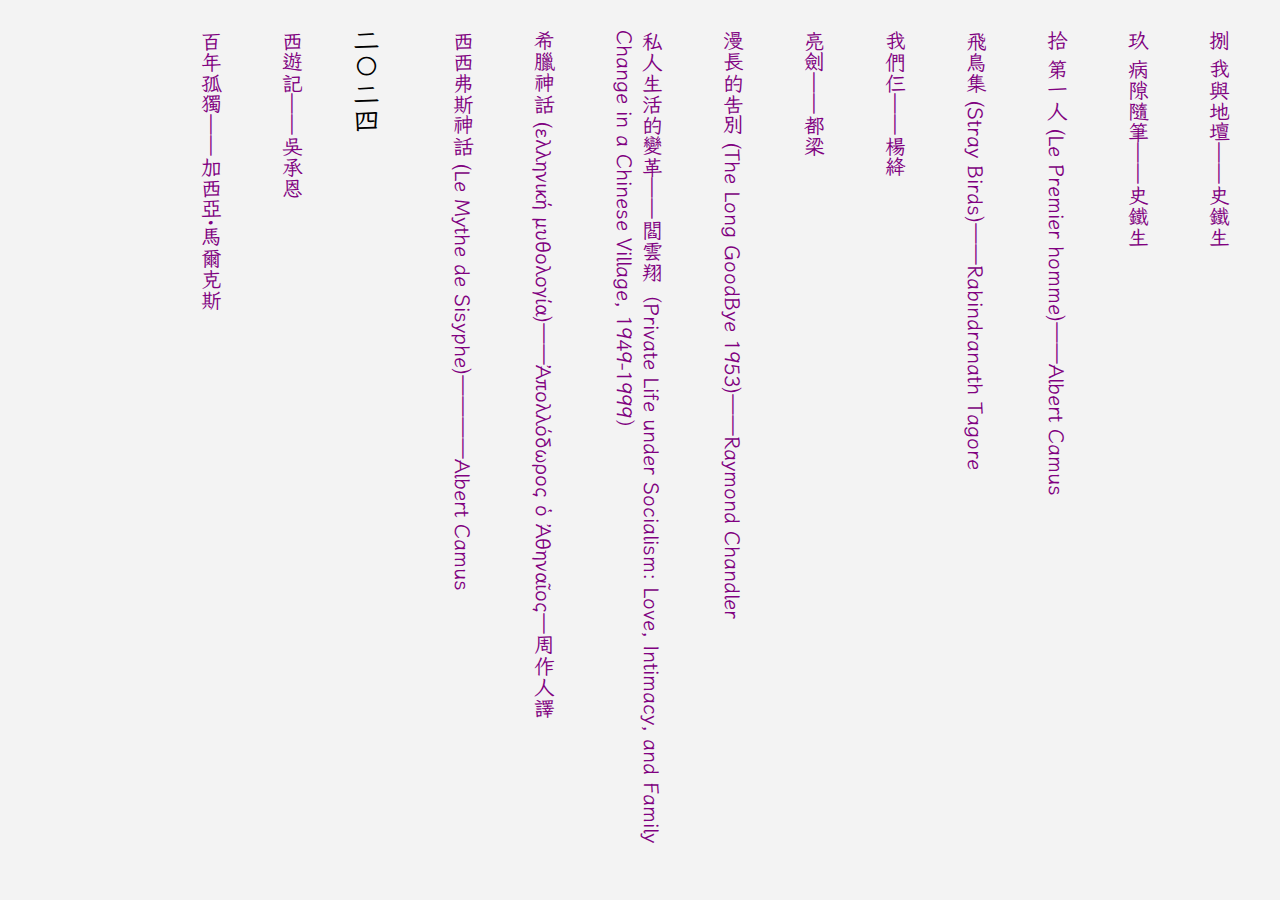
==== post/book/index.html @ 2f22fa85 "mmhh" ====
<!DOCTYPE html>
<html prefix="og: https://ogp.me/ns#">
	<head lang="zh-Hant">
		<title>
			PaniieHeal
		</title>
		<meta charset="utf-8">
		<link rel="preconnect" href="https://fonts.gstatic.com" crossorigin>
		<link rel="preconnect" href="https://fonts.googleapis.com">
		<link href="https://fonts.googleapis.com/css2?family=LXGW+WenKai+TC&display=swap" rel="stylesheet">
		<link rel="stylesheet" href="../../assets/css/book/index.css">
	</head>

	<body>
		<h1>
			<span class="with-bpmf">ㄘㄜˋ ㄧㄝˋㄐㄧˊ</span>
			冊葉集—緋紅氣—説是一—化爲氣
		</h1>

		<p>
		<span>
			二〇二三
		</span>
		<a href="https://zh.wikipedia.org/zh-hans/%E7%99%BE%E5%B9%B4%E5%AD%A4%E7%8B%AC">
			壹 快樂就是哈哈哈哈哈——梁實秋
		</a>
		<a href="">
			貳 悲劇的誕生 (Die Geburt der Tragödie aus dem Geiste der Musik)——Friedrich Nietzsche
		</a>
		<a href="">
			叁 作爲意志和表象的世界 (Die Welt als Wille und Vorstellung)——Arthur Scheopenhauer
		</a>
		<a>
			肆 局外人 (L'Étranger)——Albert Camus
		</a>
		<a>
			伍 圍城——錢鍾書
		</a>
		<a>
			陸 野草——魯迅
		</a>
		<a>
			柒 霍亂時期的愛情 (El amor en los tiempos del cólera)——Gabriel García Márquez
		</a>
		<a>
			捌 我與地壇——史鐵生
		</a>
		<a>
			玖 病隙隨筆——史鐵生
		</a>
		<a>
			拾 第一人 (Le Premier homme)——Albert Camus
		</a>
		<a>
			飛鳥集 (Stray Birds)——Rabindranath Tagore
		</a>
		<a>
			我們仨——楊絳
		</a>
		<a>
			亮劍——都梁
		</a>
		<a>
			漫長的告別 (The Long GoodBye 1953)——Raymond Chandler
		</a>
		<a>
			私人生活的變革——閻雲翔（Private Life under Socialism: Love, Intimacy, and Family Change in a Chinese Village, 1949-1999）
		</a>
		<a>
			希臘神話 (ελληνική μυθολογία)——Ἀπολλόδωρος ὁ Ἀθηναῖος—周作人譯
		</a>
		<a>
			西西弗斯神話 (Le Mythe de Sisyphe)————Albert Camus
		</a>
		<span>
			二〇二四
		</span>
		<a>	
			西遊記——吳承恩
		</a>
		<a href="百年孤獨.html">
			百年孤獨——加西亞·馬爾克斯
		</a>
		<a>
		</a>
                <a>
                </a>
                <a>
                </a>
                  

		</p>
	</body>
---- assets/css/book/index.css ----
html {
  background-color: #f3f3f3;
  writing-mode: vertical-rl;
  font-family: "LXGW WenKai TC", cursive;
}

h1 {
  font-size: 37px;
  margin: 0 87px 0 37px;
}

p {
  margin: 17px 0 0 0;
}

span {
  display: block;
  font-size: 27px;
  margin: 0 37px 0 17px;
}

a {
  display: block;
  font-size: 1.3em;
  text-decoration: none;
  padding: 5px 27px;
  color: purple;
}

a:hover {
  
}

a:visited {
  text-decoration: none;
  border-top: 2px solid black;
}

.with-bpmf {
  position: relative;
}

.with-bpmf::before {
  content: "ㄧ";
  position: absolute;
  top: -1.2em;
  left: 0;
  font-size: 0.8em;
  color: #666;
}

p::first-letter {
}
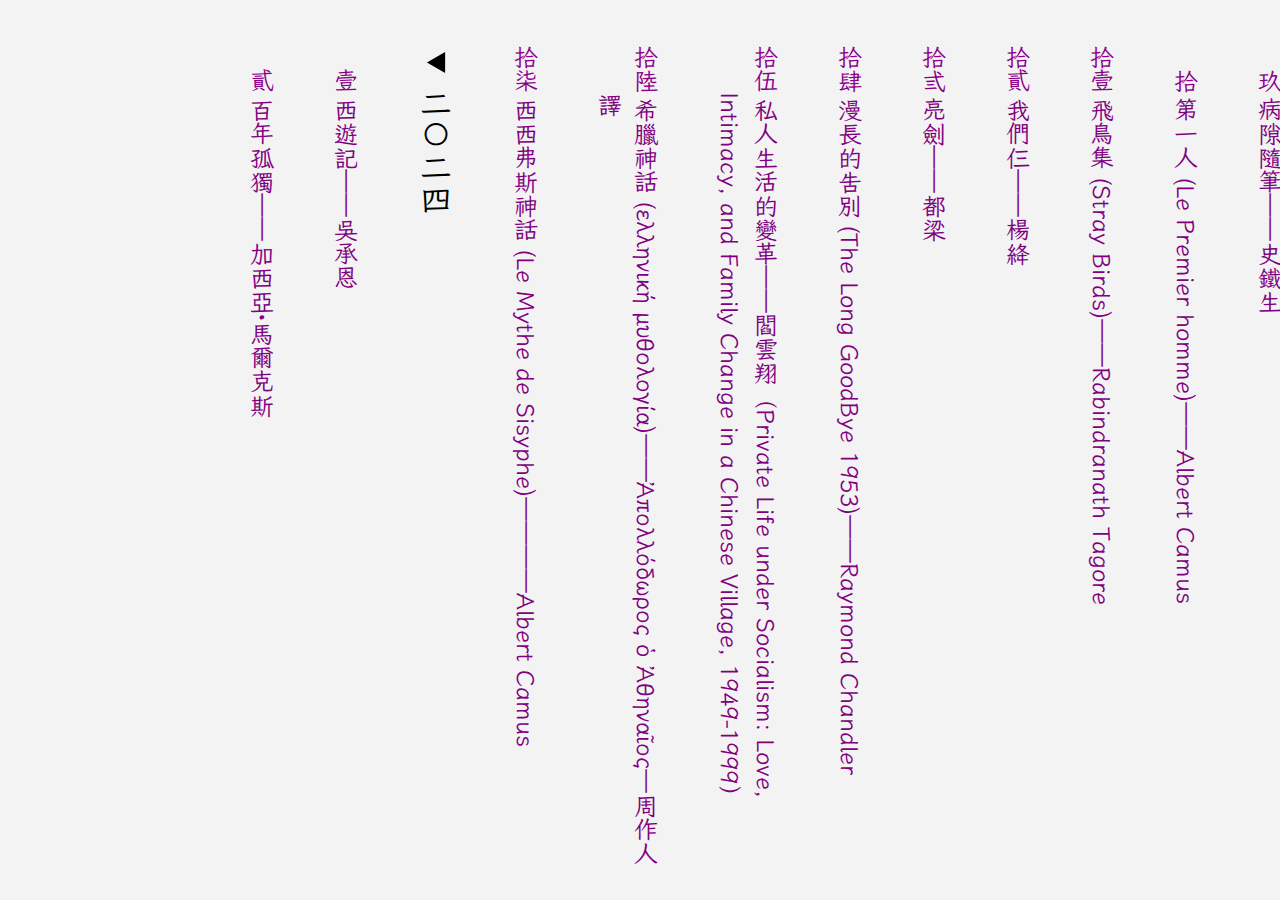
==== commit cab13311: "book_index" ====
--- a/post/book/index.html
+++ b/post/book/index.html
@@ -2,7 +2,7 @@
 <html prefix="og: https://ogp.me/ns#">
 	<head lang="zh-Hant">
 		<title>
-			PaniieHeal
+			PaniieHeal Books
 		</title>
 		<meta charset="utf-8">
 		<link rel="preconnect" href="https://fonts.gstatic.com" crossorigin>
@@ -10,85 +10,85 @@
 		<link href="https://fonts.googleapis.com/css2?family=LXGW+WenKai+TC&display=swap" rel="stylesheet">
 		<link rel="stylesheet" href="../../assets/css/book/index.css">
 	</head>
-
 	<body>
-		<h1>
-			<span class="with-bpmf">ㄘㄜˋ ㄧㄝˋㄐㄧˊ</span>
-			冊葉集—緋紅氣—説是一—化爲氣
-		</h1>
-
-		<p>
-		<span>
-			二〇二三
-		</span>
-		<a href="https://zh.wikipedia.org/zh-hans/%E7%99%BE%E5%B9%B4%E5%AD%A4%E7%8B%AC">
-			壹 快樂就是哈哈哈哈哈——梁實秋
-		</a>
-		<a href="">
-			貳 悲劇的誕生 (Die Geburt der Tragödie aus dem Geiste der Musik)——Friedrich Nietzsche
-		</a>
-		<a href="">
-			叁 作爲意志和表象的世界 (Die Welt als Wille und Vorstellung)——Arthur Scheopenhauer
-		</a>
-		<a>
-			肆 局外人 (L'Étranger)——Albert Camus
-		</a>
-		<a>
-			伍 圍城——錢鍾書
-		</a>
-		<a>
-			陸 野草——魯迅
-		</a>
-		<a>
-			柒 霍亂時期的愛情 (El amor en los tiempos del cólera)——Gabriel García Márquez
-		</a>
-		<a>
-			捌 我與地壇——史鐵生
-		</a>
-		<a>
-			玖 病隙隨筆——史鐵生
-		</a>
-		<a>
-			拾 第一人 (Le Premier homme)——Albert Camus
-		</a>
-		<a>
+		<div id="title">
+			<a href="#"> <ruby>冊<rt>ㄘㄜˋ</rt></ruby> <ruby>葉<rt>ㄧㄝˋ</rt></ruby> <ruby>集<rt>ㄐㄧˊ</rt></a>
+		</div>
+		
+		<main>
+			<details open class="2023"> 
+				<summary>二〇二三</summary>
+				<ul>
+					<li><a href="https://zh.wikipedia.org/zh-hans/%E7%99%BE%E5%B9%B4%E5%AD%A4%E7%8B%AC">
+			 快樂就是哈哈哈哈哈——梁實秋
+					</a></li>
+					<li><a href="">
+			 悲劇的誕生 (Die Geburt der Tragödie aus dem Geiste der Musik)——Friedrich Nietzsche
+					</a></li>
+					<li><a href="">
+			 作爲意志和表象的世界 (Die Welt als Wille und Vorstellung)——Arthur Scheopenhauer
+					</a></li>
+					<li><a>
+			 局外人 (L'Étranger)——Albert Camus
+					</a></li>
+					<li><a>
+			 圍城——錢鍾書
+					</a></li>
+					<li><a>
+			 野草——魯迅
+					</a></li>
+					<li><a>
+			 霍亂時期的愛情 (El amor en los tiempos del cólera)——Gabriel García Márquez
+					</a></li>
+					<li><a>
+			 我與地壇——史鐵生
+					</a></li>
+					<li><a>
+			 病隙隨筆——史鐵生
+					</a></li>
+					<li><a>
+			 第一人 (Le Premier homme)——Albert Camus
+					</a></li>
+					<li><a>
 			飛鳥集 (Stray Birds)——Rabindranath Tagore
-		</a>
-		<a>
+					</a></li>
+					<li><a>
 			我們仨——楊絳
-		</a>
-		<a>
+					</a></li>
+					<li><a>
 			亮劍——都梁
-		</a>
-		<a>
+					</a></li>
+					<li><a>
 			漫長的告別 (The Long GoodBye 1953)——Raymond Chandler
-		</a>
-		<a>
+					</a></li>
+					<li><a>
 			私人生活的變革——閻雲翔（Private Life under Socialism: Love, Intimacy, and Family Change in a Chinese Village, 1949-1999）
-		</a>
-		<a>
+					</a></li>
+					<li><a>
 			希臘神話 (ελληνική μυθολογία)——Ἀπολλόδωρος ὁ Ἀθηναῖος—周作人譯
-		</a>
-		<a>
+					</a></li>
+					<li><a>
 			西西弗斯神話 (Le Mythe de Sisyphe)————Albert Camus
-		</a>
-		<span>
-			二〇二四
-		</span>
-		<a>	
+					</a></li>
+				</ul>
+			</details>
+			<details open>
+				<summary>二〇二四</summary>
+				<ul>
+					<li><a>	
 			西遊記——吳承恩
-		</a>
-		<a href="百年孤獨.html">
+					</a></li>
+					<li><a href="百年孤獨.html">
 			百年孤獨——加西亞·馬爾克斯
-		</a>
+					</a></li>
 		<a>
 		</a>
                 <a>
                 </a>
                 <a>
                 </a>
-                  
-
-		</p>
+				</ul>
+			</details>	
+		<main>
 	</body>
-
+</html>
--- a/assets/css/book/index.css
+++ b/assets/css/book/index.css
@@ -1,37 +1,82 @@
+//@Author: 17moonup
+//@Time: 2024/07/25
+
 html {
   background-color: #f3f3f3;
   writing-mode: vertical-rl;
-  font-family: "LXGW WenKai TC", cursive;
+  -webkit-writing-mode: vertical-rl;
+  -moz-writing-mode: vertical-rl;
 }
 
-h1 {
-  font-size: 37px;
-  margin: 0 87px 0 37px;
+body {
+  margin: 20px;
+  font-size: 10.5pt;
+  font-family: "LXGW WenKai TC", cursive;
+  line-height: 1.5;
+  background-color: #f3f3f3;
+  writing-mode: vertical-rl;
+  -webkit-writing-mode: vertical-rl;
+  -moz-writing-mode: vertical-rl;
 }
 
-p {
-  margin: 17px 0 0 0;
+main {
+  margin: 2rem 10rem 0 0;
+  writing-mode: vertical-rl;
+  }
+
+ruby {
+  font-size: 3rem;
 }
 
-span {
-  display: block;
-  font-size: 27px;
-  margin: 0 37px 0 17px;
+rt {
+  padding: 0 12px 0 0;
+  text-orientation: upright;
+  font-size: 37%;
+  letter-spacing: 0;
+  ruby-align: center;
+  text-align: center; /* chrome */
 }
 
+summary {
+  font-size: 2rem;
+  }
+
+summary::-webkit-details-marker {
+    display: none;
+}
+
+ul {
+  font-size: 1.5rem;
+  list-style: Number;
+  color: darkmagenta;
+}
+
+li {
+  margin: 0 3rem; 
+  }
+
 a {
-  display: block;
-  font-size: 1.3em;
+  font-size: 1.5rem;
   text-decoration: none;
   padding: 5px 27px;
   color: purple;
 }
 
-a:hover {
-  
-}
+#title {
+  position: fixed;
+  top: 0;
+  right: 0;
+  bottom: 0;
+  font-size: 3rem;
+  margin: 7px auto;
+  background-color: #f3f3f3;
+  }
+
+#title a {
+  color: black;}
 
 a:visited {
+  color: darkpurple;
   text-decoration: none;
   border-top: 2px solid black;
 }
@@ -51,3 +96,9 @@
 
 p::first-letter {
 }
+
+@counter-style Number {
+  system: "numeric";
+  symbols: "  壹" "  貳" "  叁" "  肆" "  伍" "  陸" "  柒" "  捌" "  玖" "  拾" "拾壹" "拾貳" "拾弎" "拾肆" "拾伍" "拾陸" "拾柒" "拾捌" "十玖" "貳〇" "貳壹";
+  suffix: "";
+  }
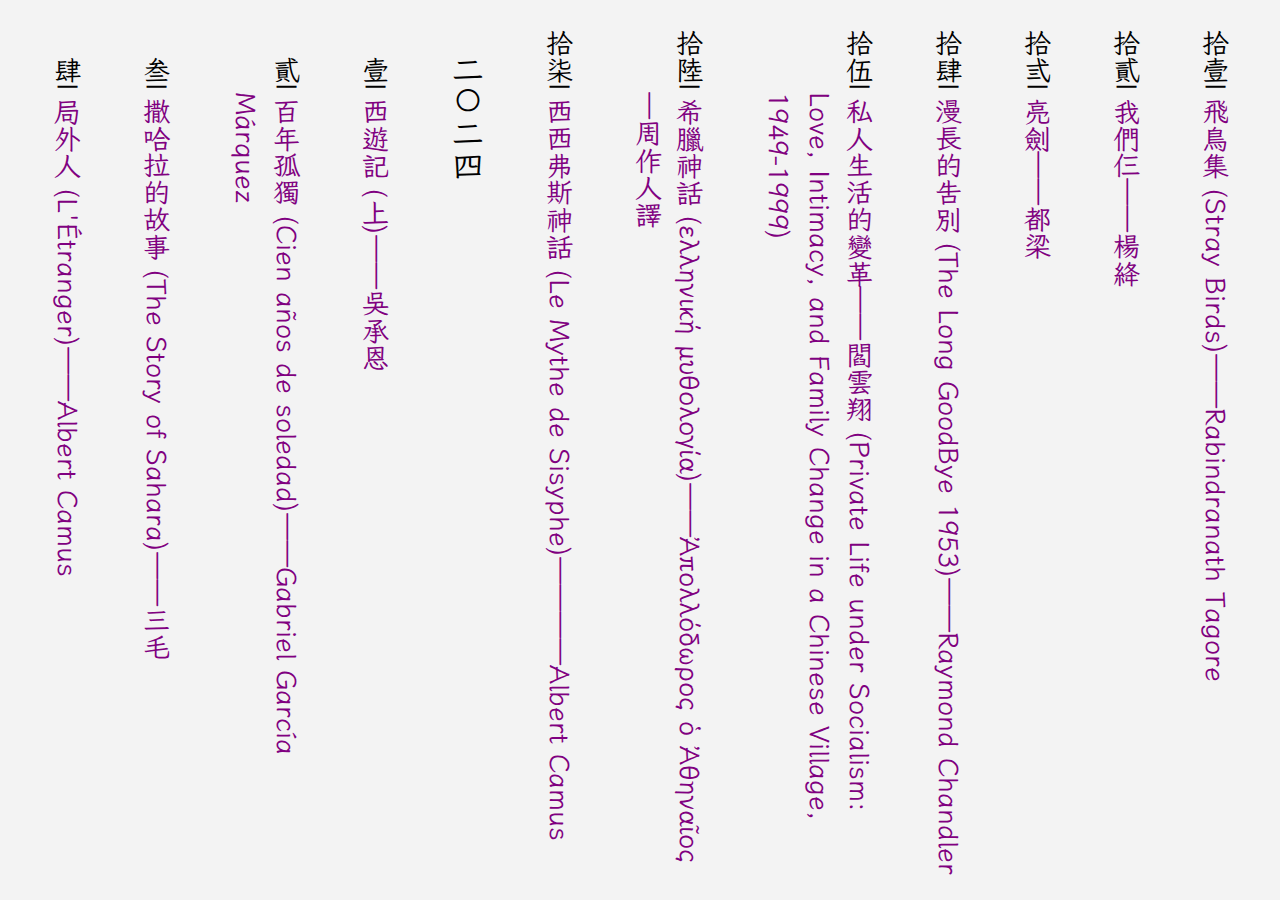
==== commit 38802ad3: "book_index_page" ====
--- a/post/book/index.html
+++ b/post/book/index.html
@@ -11,43 +11,43 @@
 		<link rel="stylesheet" href="../../assets/css/book/index.css">
 	</head>
 	<body>
-		<div id="title">
+		<div class="title">
 			<a href="#"> <ruby>冊<rt>ㄘㄜˋ</rt></ruby> <ruby>葉<rt>ㄧㄝˋ</rt></ruby> <ruby>集<rt>ㄐㄧˊ</rt></a>
 		</div>
 		
 		<main>
-			<details open class="2023"> 
+			<details open> 
 				<summary>二〇二三</summary>
 				<ul>
 					<li><a href="https://zh.wikipedia.org/zh-hans/%E7%99%BE%E5%B9%B4%E5%AD%A4%E7%8B%AC">
-			 快樂就是哈哈哈哈哈——梁實秋
+			快樂就是哈哈哈哈哈——梁實秋
 					</a></li>
 					<li><a href="">
-			 悲劇的誕生 (Die Geburt der Tragödie aus dem Geiste der Musik)——Friedrich Nietzsche
+			悲劇的誕生 (Die Geburt der Tragödie aus dem Geiste der Musik)——Friedrich Nietzsche
 					</a></li>
 					<li><a href="">
-			 作爲意志和表象的世界 (Die Welt als Wille und Vorstellung)——Arthur Scheopenhauer
+			作爲意志和表象的世界 (Die Welt als Wille und Vorstellung)——Arthur Scheopenhauer
 					</a></li>
 					<li><a>
-			 局外人 (L'Étranger)——Albert Camus
+			局外人 (L'Étranger)——Albert Camus
 					</a></li>
 					<li><a>
-			 圍城——錢鍾書
+			圍城——錢鍾書
 					</a></li>
 					<li><a>
-			 野草——魯迅
+			野草——魯迅
 					</a></li>
 					<li><a>
-			 霍亂時期的愛情 (El amor en los tiempos del cólera)——Gabriel García Márquez
+			霍亂時期的愛情 (El amor en los tiempos del cólera)——Gabriel García Márquez
 					</a></li>
 					<li><a>
-			 我與地壇——史鐵生
+			我與地壇——史鐵生
 					</a></li>
 					<li><a>
-			 病隙隨筆——史鐵生
+			病隙隨筆——史鐵生
 					</a></li>
 					<li><a>
-			 第一人 (Le Premier homme)——Albert Camus
+			第一人 (Le Premier homme)——Albert Camus
 					</a></li>
 					<li><a>
 			飛鳥集 (Stray Birds)——Rabindranath Tagore
@@ -62,7 +62,7 @@
 			漫長的告別 (The Long GoodBye 1953)——Raymond Chandler
 					</a></li>
 					<li><a>
-			私人生活的變革——閻雲翔（Private Life under Socialism: Love, Intimacy, and Family Change in a Chinese Village, 1949-1999）
+			私人生活的變革——閻雲翔 (Private Life under Socialism: Love, Intimacy, and Family Change in a Chinese Village, 1949-1999)
 					</a></li>
 					<li><a>
 			希臘神話 (ελληνική μυθολογία)——Ἀπολλόδωρος ὁ Ἀθηναῖος—周作人譯
@@ -76,19 +76,19 @@
 				<summary>二〇二四</summary>
 				<ul>
 					<li><a>	
-			西遊記——吳承恩
+			西遊記 (上)——吳承恩
 					</a></li>
 					<li><a href="百年孤獨.html">
-			百年孤獨——加西亞·馬爾克斯
+			百年孤獨 (Cien años de soledad)——Gabriel García Márquez
 					</a></li>
-		<a>
-		</a>
-                <a>
-                </a>
-                <a>
-                </a>
+					<li><a>
+			撒哈拉的故事 (The Story of Sahara)——三毛
+					</a></li>
+					<li><a>
+                	局外人 (L'Étranger)——Albert Camus
+					</a></li>
 				</ul>
 			</details>	
-		<main>
+		</main>
 	</body>
 </html>
--- a/assets/css/book/index.css
+++ b/assets/css/book/index.css
@@ -29,7 +29,7 @@
 }
 
 rt {
-  padding: 0 12px 0 0;
+  padding: 2px 12px 0 0;
   text-orientation: upright;
   font-size: 37%;
   letter-spacing: 0;
@@ -37,23 +37,52 @@
   text-align: center; /* chrome */
 }
 
+details {
+  box-shadow: 0 2px 4px rgba(0,0,0,0.1);
+  margin: 0 auto;
+}
+
+details[open] summary ~ * {
+  animation: expand 1s ease-in-out forwards;
+}
+
+@keyframes expand {
+  from {
+  opacity: 0;
+  max-height: 0;
+  }
+  to {
+  opacity: 1;
+  max-height: 100vh;
+  }
+}
+
+details > summary::before {
+  content: ""; 
+  }
+
 summary {
+  list-style: none;
   font-size: 2rem;
   }
 
 summary::-webkit-details-marker {
-    display: none;
+  display: none;
 }
 
 ul {
   font-size: 1.5rem;
   list-style: Number;
-  color: darkmagenta;
+  color: black;//darkmagenta;
 }
 
 li {
   margin: 0 3rem; 
-  }
+}
+
+li:hover {
+  text-shadow: 0 1px 1px lightskyblue;//cornflowerblue;
+}
 
 a {
   font-size: 1.5rem;
@@ -62,43 +91,54 @@
   color: purple;
 }
 
-#title {
+.title {
   position: fixed;
+  z-index: 999;
   top: 0;
   right: 0;
   bottom: 0;
   font-size: 3rem;
+  text-shadow: 0.7px 0.1px seagreen;
   margin: 7px auto;
+  padding: 0 5px;
   background-color: #f3f3f3;
+  opacity: 0.97;
   }
 
-#title a {
-  color: black;}
-
-a:visited {
-  color: darkpurple;
-  text-decoration: none;
-  border-top: 2px solid black;
+a:hover { 
+  text-decoration: underline;
 }
 
-.with-bpmf {
-  position: relative;
-}
-
-.with-bpmf::before {
-  content: "ㄧ";
-  position: absolute;
-  top: -1.2em;
-  left: 0;
-  font-size: 0.8em;
-  color: #666;
-}
-
-p::first-letter {
+.title a {
+  color: black;
+  text-decoration: none;
 }
 
 @counter-style Number {
   system: "numeric";
   symbols: "  壹" "  貳" "  叁" "  肆" "  伍" "  陸" "  柒" "  捌" "  玖" "  拾" "拾壹" "拾貳" "拾弎" "拾肆" "拾伍" "拾陸" "拾柒" "拾捌" "十玖" "貳〇" "貳壹";
-  suffix: "";
-  }
+  suffix: "|"; 
+}
+
+@media screen and (max-width: 1290px) {
+
+rubt {
+   font-size: 3.5rem;
+} 
+.title {
+   font-size: 
+   text-shadow: none;
+}
+  li:hover {
+   text-shadow: none;
+}
+  a {
+   font-size: 1.7rem;
+}
+  ul {
+  font-size: 1.7rem;
+}
+  details {
+  box-shadow: none;
+}
+  } 
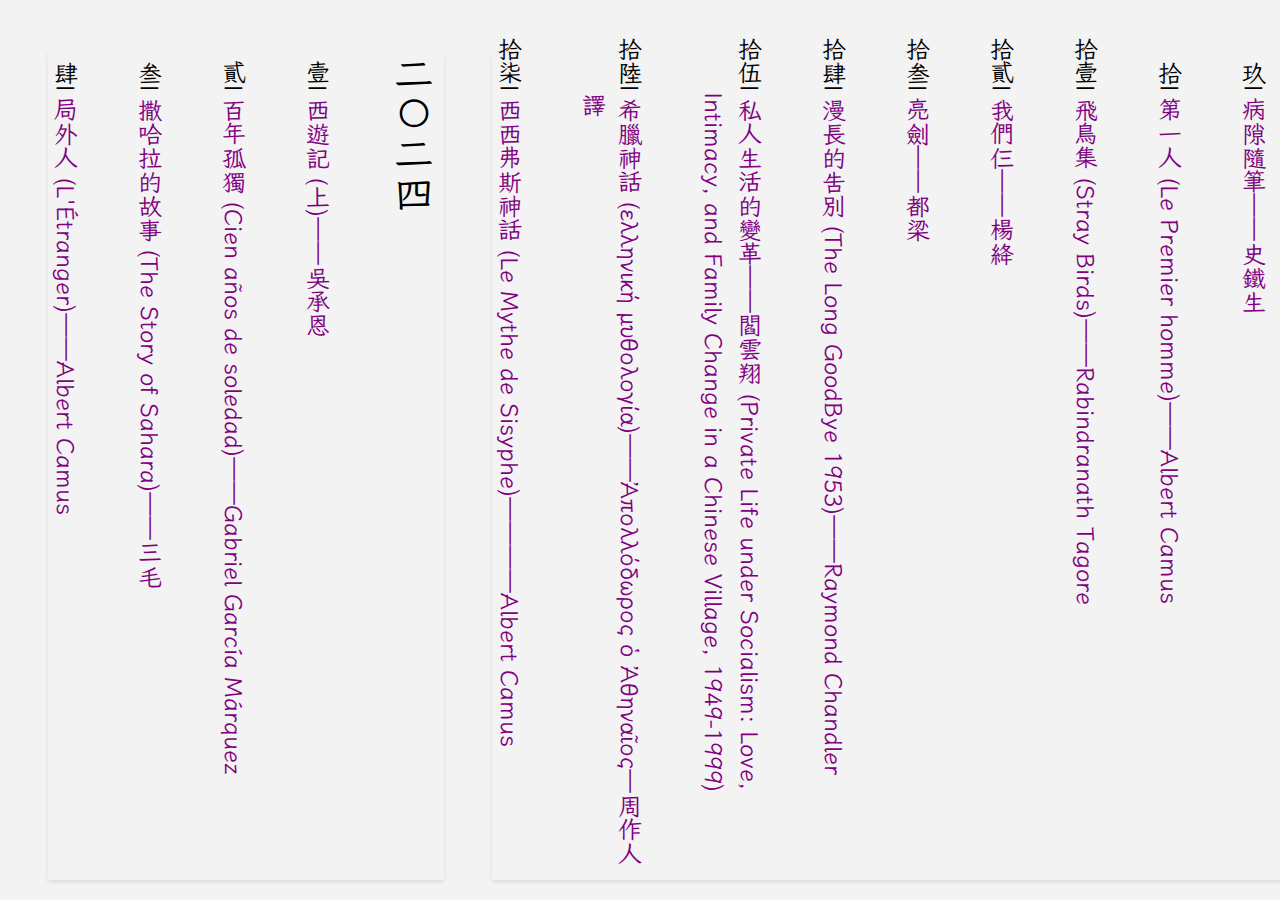
==== commit f783c028: "bookPage" ====
--- a/post/book/index.html
+++ b/post/book/index.html
@@ -8,7 +8,7 @@
 		<link rel="preconnect" href="https://fonts.gstatic.com" crossorigin>
 		<link rel="preconnect" href="https://fonts.googleapis.com">
 		<link href="https://fonts.googleapis.com/css2?family=LXGW+WenKai+TC&display=swap" rel="stylesheet">
-		<link rel="stylesheet" href="../../assets/css/book/index.css">
+		<link rel="stylesheet" href="../../assets/css/book/main.css">
 	</head>
 	<body>
 		<div class="title">
--- a/assets/css/book/main.css
+++ b/assets/css/book/main.css
@@ -0,0 +1,153 @@
+//@Author: 17moonup
+//@Time: 2024/07/25
+
+html {
+  background-color: #f3f3f3;
+  writing-mode: vertical-rl;
+  -webkit-writing-mode: vertical-rl;
+  -moz-writing-mode: vertical-rl;
+}
+
+body {
+  margin: 20px;
+  font-size: 10.5pt;
+  font-family: "LXGW WenKai TC", cursive;
+  line-height: 1.5;
+  background-color: #f3f3f3;
+  writing-mode: vertical-rl;
+  -webkit-writing-mode: vertical-rl;
+  -moz-writing-mode: vertical-rl;
+}
+
+main {
+  margin: 2rem 10rem 0 0;
+  writing-mode: vertical-rl;
+}
+
+.title {
+  position: fixed;
+  z-index: 999;
+  top: 0;
+  right: 0;
+  bottom: 0;
+  font-size: 3rem;
+  height: 100vh;
+  text-shadow: 0.7px 0.1px seagreen;
+  margin: 7px auto;
+  padding: 0 5px;
+  background-color: #f3f3f3;
+  opacity: 0.95;
+}
+
+ruby {
+  font-size: 3rem;
+}
+
+rt {
+  /*--Big Bug--*/ //padding: 2px 12px 0 0;
+  text-orientation: upright;
+  font-size: 37%;
+  letter-spacing: 0;
+  ruby-align: center;
+  text-align: center; /* chrome */
+}
+
+details {
+  box-shadow: 0 2px 4px rgba(0,0,0,0.1);
+  margin: 0 auto;
+}
+
+summary {
+  list-style: none;
+  font-size: 2.5rem;
+}
+
+summary::-webkit-details-marker {
+  display: none;
+}
+
+ul {
+  font-size: 1.5rem;
+  list-style: Number;
+  color: black;//darkmagenta;
+}
+
+li {
+  margin: 0 3rem; 
+}
+
+a {
+  font-size: 1.5rem;
+  text-decoration: none;
+  padding: 5px 27px;
+  color: purple;
+}
+
+details[open] summary ~ * {
+  animation: expand 1s ease-in-out forwards;
+}
+
+@keyframes expand {
+  from {
+  opacity: 0;
+  max-height: 0;
+  }
+  to {
+  opacity: 1;
+  max-height: 100vh;
+  }
+}
+
+details > summary::before {
+  content: ""; 
+  }
+
+a:hover { 
+  text-decoration: underline;
+}
+
+.title a {
+  color: black;
+  text-decoration: none;
+}
+
+li:hover {
+  text-shadow: 0 1px 1px lightskyblue;//cornflowerblue;
+}
+
+@counter-style Number {
+  system: "numeric";
+  symbols: "  壹" "  貳" "  叁" "  肆" "  伍" "  陸" "  柒" "  捌" "  玖" "  拾" "拾壹" "拾貳" "拾叁" "拾肆" "拾伍" "拾陸" "拾柒" "拾捌" "拾玖" "貳十" "貳壹";
+  suffix: "|"; 
+}
+
+@media screen and (max-width: 1080px) {
+
+ruby {
+  font-size: 3.5rem;
+} 
+
+.title {
+  font-size: 3.5rem;
+  text-shadow: none;
+}
+
+summary {
+  font-size: 3rem;}
+
+li:hover {
+  text-shadow: none;
+}
+
+a {
+  font-size: 1.7rem;
+}
+
+ul {
+  font-size: 1.7rem;
+}
+
+details {
+  box-shadow: none;
+}
+  }
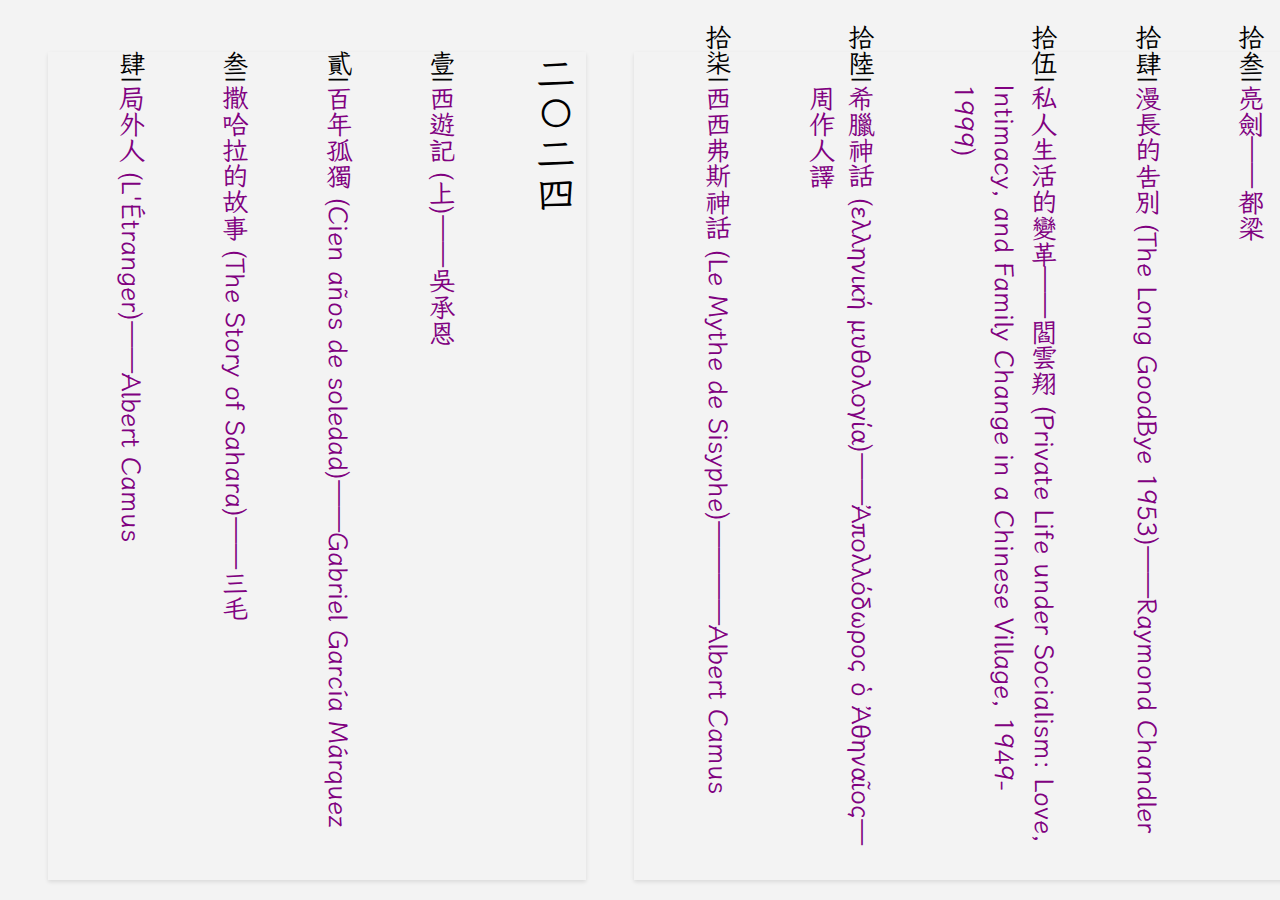
==== commit 2d3c185a: "0814" ====
--- a/post/book/index.html
+++ b/post/book/index.html
@@ -81,7 +81,7 @@
 					<li><a href="百年孤獨.html">
 			百年孤獨 (Cien años de soledad)——Gabriel García Márquez
 					</a></li>
-					<li><a>
+					<li><a href="撒哈拉的故事.html">
 			撒哈拉的故事 (The Story of Sahara)——三毛
 					</a></li>
 					<li><a>
--- a/assets/css/book/main.css
+++ b/assets/css/book/main.css
@@ -2,7 +2,7 @@
 //@Time: 2024/07/25
 
 html {
-  background-color: #f3f3f3;
+  background-color: #f4f4f4;
   writing-mode: vertical-rl;
   -webkit-writing-mode: vertical-rl;
   -moz-writing-mode: vertical-rl;
@@ -30,11 +30,8 @@
   top: 0;
   right: 0;
   bottom: 0;
-  font-size: 3rem;
-  height: 100vh;
+  font-size: 3.2rem;
   text-shadow: 0.7px 0.1px seagreen;
-  margin: 7px auto;
-  padding: 0 5px;
   background-color: #f3f3f3;
   opacity: 0.95;
 }
@@ -54,7 +51,7 @@
 
 details {
   box-shadow: 0 2px 4px rgba(0,0,0,0.1);
-  margin: 0 auto;
+  margin: 0 3rem;
 }
 
 summary {
@@ -67,19 +64,21 @@
 }
 
 ul {
-  font-size: 1.5rem;
+  margin: 1rem auto;
+  padding: 1rem 2rem;
+  font-size: 1.65rem;
   list-style: Number;
   color: black;//darkmagenta;
 }
 
 li {
-  margin: 0 3rem; 
+  padding: 0 2rem;
+// little bug: ul title unmatch to a. margin: 0 3rem; 
 }
 
 a {
-  font-size: 1.5rem;
+  font-size: 1.65rem;
   text-decoration: none;
-  padding: 5px 27px;
   color: purple;
 }
 
@@ -107,6 +106,7 @@
 }
 
 .title a {
+  margin: 1rem auto;
   color: black;
   text-decoration: none;
 }
@@ -133,7 +133,8 @@
 }
 
 summary {
-  font-size: 3rem;}
+  font-size: 3rem;
+}
 
 li:hover {
   text-shadow: none;
@@ -144,7 +145,7 @@
 }
 
 ul {
-  font-size: 1.7rem;
+  font-size: 2rem;
 }
 
 details {
